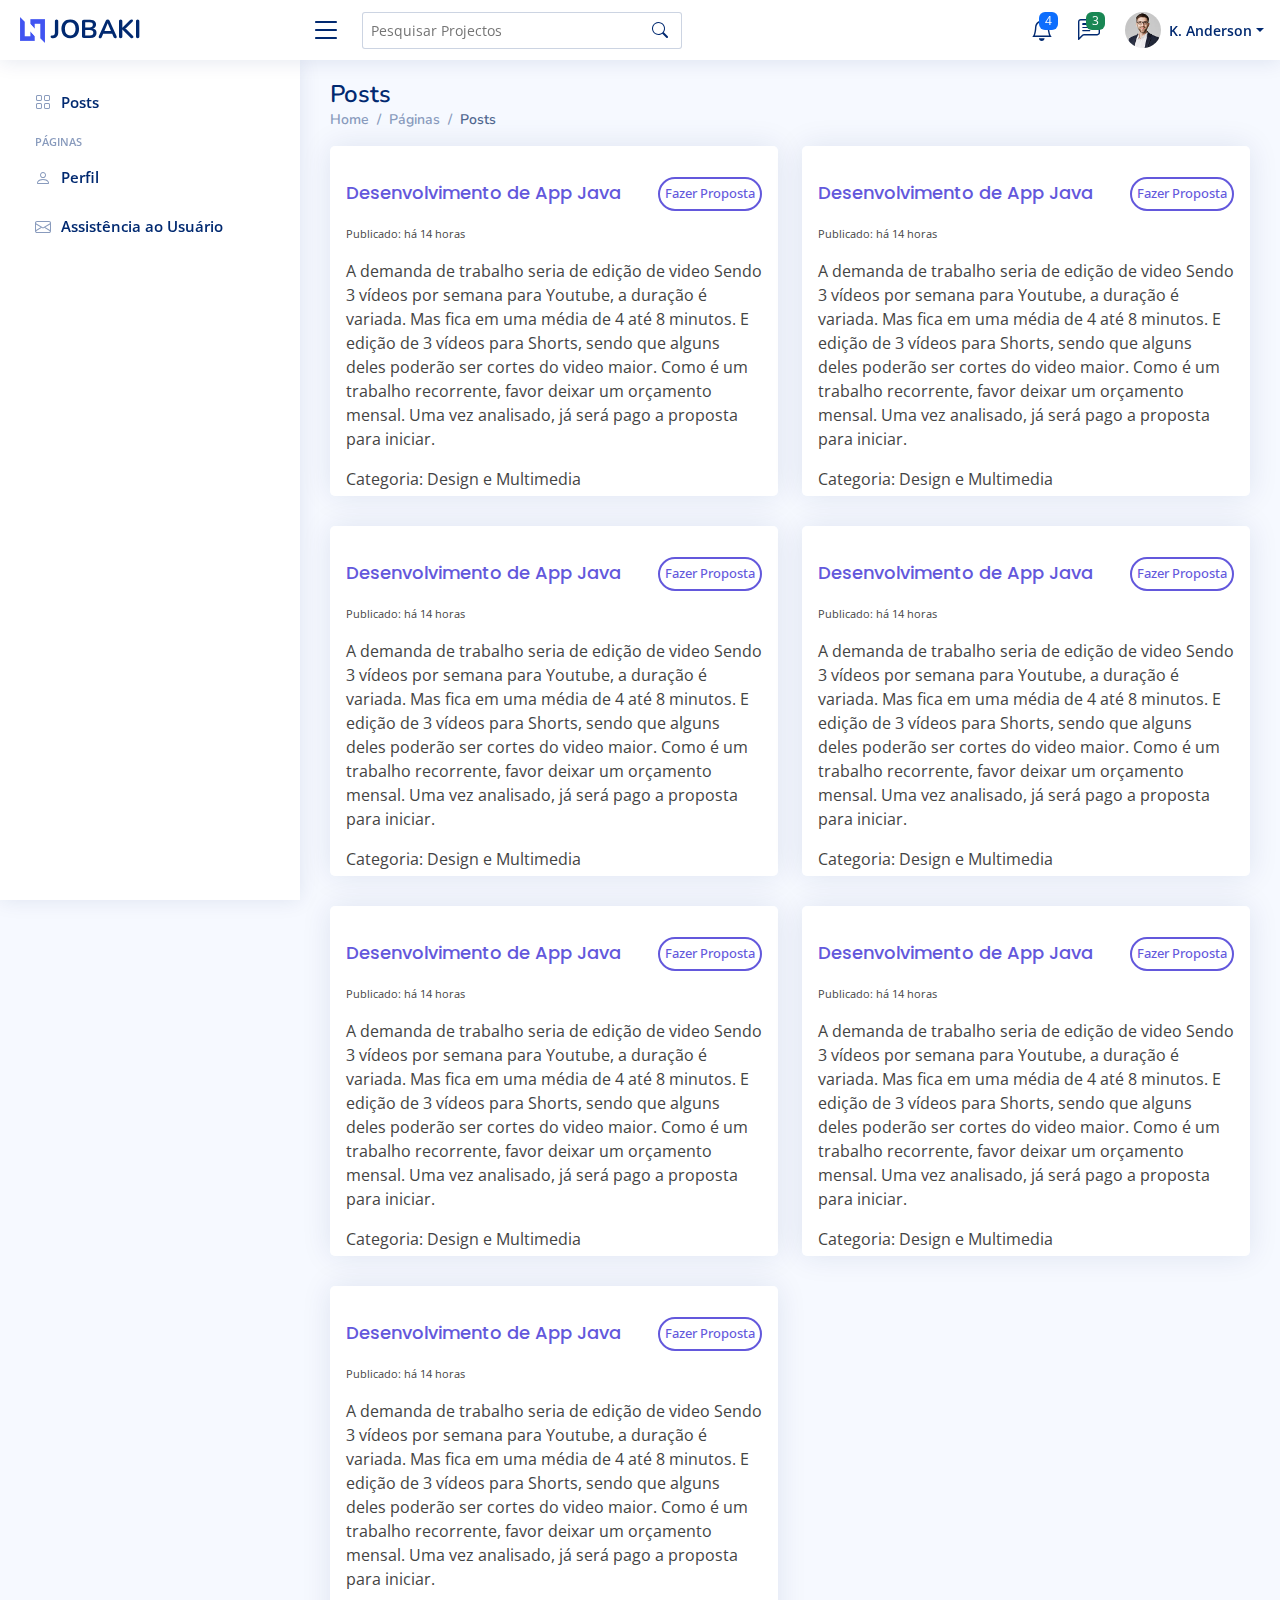
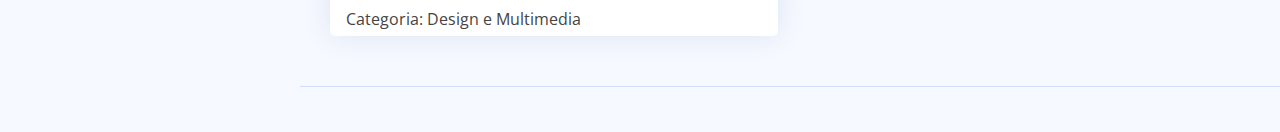
==== home-page.html @ d1b2f3ea "Renderizar dados do usuário logado" ====
<!DOCTYPE html>
<html lang="en">

<head>
  <meta charset="utf-8">
  <meta content="width=device-width, initial-scale=1.0" name="viewport">

  <title>Home - Posts</title>
  <meta content="" name="description">
  <meta content="" name="keywords">

  <!-- Favicons -->
  <link href="assets/img/favicon.png" rel="icon">
  <link href="assets/img/apple-touch-icon.png" rel="apple-touch-icon">

  <!-- Google Fonts -->
  <link href="https://fonts.gstatic.com" rel="preconnect">
  <link
    href="https://fonts.googleapis.com/css?family=Open+Sans:300,300i,400,400i,600,600i,700,700i|Nunito:300,300i,400,400i,600,600i,700,700i|Poppins:300,300i,400,400i,500,500i,600,600i,700,700i"
    rel="stylesheet">

  <!-- Vendor CSS Files -->
  <link href="assets/vendor/bootstrap/css/bootstrap.min.css" rel="stylesheet">
  <link href="assets/vendor/bootstrap-icons/bootstrap-icons.css" rel="stylesheet">
  <link href="assets/vendor/boxicons/css/boxicons.min.css" rel="stylesheet">
  <link href="assets/vendor/quill/quill.snow.css" rel="stylesheet">
  <link href="assets/vendor/quill/quill.bubble.css" rel="stylesheet">
  <link href="assets/vendor/remixicon/remixicon.css" rel="stylesheet">
  <link href="assets/vendor/simple-datatables/style.css" rel="stylesheet">

  <!-- Template Main CSS File -->
  <link href="assets/css/styleee.css" rel="stylesheet">
  <link href="assets/css/style2.css" rel="stylesheet">

  <!-- =======================================================
  * Template Name: NiceAdmin
  * Updated: May 30 2023 with Bootstrap v5.3.0
  * Template URL: https://bootstrapmade.com/nice-admin-bootstrap-admin-html-template/
  * Author: BootstrapMade.com
  * License: https://bootstrapmade.com/license/
  ======================================================== -->
</head>

<body>

  <!-- ======= Header ======= -->
  <header id="header" class="header fixed-top d-flex align-items-center">

    <div class="d-flex align-items-center justify-content-between">
      <a href="home-page.html" class="logo d-flex align-items-center">
        <img src="assets/img/logo.png" alt="">
        <span class="d-none d-lg-block">JOBAKI</span>
      </a>
      <i class="bi bi-list toggle-sidebar-btn"></i>
    </div><!-- End Logo -->

    <div class="search-bar">
      <form class="search-form d-flex align-items-center" method="POST" action="#">
        <input type="text" name="query" placeholder="Pesquisar Projectos" title="Enter search keyword">
        <button type="submit" title="Search"><i class="bi bi-search"></i></button>
      </form>
    </div><!-- End Search Bar -->

    <nav class="header-nav ms-auto">
      <ul class="d-flex align-items-center">

        <li class="nav-item d-block d-lg-none">
          <a class="nav-link nav-icon search-bar-toggle " href="#">
            <i class="bi bi-search"></i>
          </a>
        </li><!-- End Search Icon-->

        <li class="nav-item dropdown">

          <a class="nav-link nav-icon" href="#" data-bs-toggle="dropdown">
            <i class="bi bi-bell"></i>
            <span class="badge bg-primary badge-number">4</span>
          </a><!-- End Notification Icon -->

          <ul class="dropdown-menu dropdown-menu-end dropdown-menu-arrow notifications">
            <li class="dropdown-header">
              You have 4 new notifications
              <a href="#"><span class="badge rounded-pill bg-primary p-2 ms-2">View all</span></a>
            </li>
            <li>
              <hr class="dropdown-divider">
            </li>

            <li class="notification-item">
              <i class="bi bi-exclamation-circle text-warning"></i>
              <div>
                <h4>Lorem Ipsum</h4>
                <p>Quae dolorem earum veritatis oditseno</p>
                <p>30 min. ago</p>
              </div>
            </li>

            <li>
              <hr class="dropdown-divider">
            </li>

            <li class="notification-item">
              <i class="bi bi-x-circle text-danger"></i>
              <div>
                <h4>Atque rerum nesciunt</h4>
                <p>Quae dolorem earum veritatis oditseno</p>
                <p>1 hr. ago</p>
              </div>
            </li>

            <li>
              <hr class="dropdown-divider">
            </li>

            <li class="notification-item">
              <i class="bi bi-check-circle text-success"></i>
              <div>
                <h4>Sit rerum fuga</h4>
                <p>Quae dolorem earum veritatis oditseno</p>
                <p>2 hrs. ago</p>
              </div>
            </li>

            <li>
              <hr class="dropdown-divider">
            </li>

            <li class="notification-item">
              <i class="bi bi-info-circle text-primary"></i>
              <div>
                <h4>Dicta reprehenderit</h4>
                <p>Quae dolorem earum veritatis oditseno</p>
                <p>4 hrs. ago</p>
              </div>
            </li>

            <li>
              <hr class="dropdown-divider">
            </li>
            <li class="dropdown-footer">
              <a href="#">Show all notifications</a>
            </li>

          </ul><!-- End Notification Dropdown Items -->

        </li><!-- End Notification Nav -->

        <li class="nav-item dropdown">

          <a class="nav-link nav-icon" href="#" data-bs-toggle="dropdown">
            <i class="bi bi-chat-left-text"></i>
            <span class="badge bg-success badge-number">3</span>
          </a><!-- End Messages Icon -->

          <ul class="dropdown-menu dropdown-menu-end dropdown-menu-arrow messages">
            <li class="dropdown-header">
              You have 3 new messages
              <a href="#"><span class="badge rounded-pill bg-primary p-2 ms-2">View all</span></a>
            </li>
            <li>
              <hr class="dropdown-divider">
            </li>

            <li class="message-item">
              <a href="#">
                <img src="assets/img/messages-1.jpg" alt="" class="rounded-circle">
                <div>
                  <h4>Maria Hudson</h4>
                  <p>Velit asperiores et ducimus soluta repudiandae labore officia est ut...</p>
                  <p>4 hrs. ago</p>
                </div>
              </a>
            </li>
            <li>
              <hr class="dropdown-divider">
            </li>

            <li class="message-item">
              <a href="#">
                <img src="assets/img/messages-2.jpg" alt="" class="rounded-circle">
                <div>
                  <h4>Anna Nelson</h4>
                  <p>Velit asperiores et ducimus soluta repudiandae labore officia est ut...</p>
                  <p>6 hrs. ago</p>
                </div>
              </a>
            </li>
            <li>
              <hr class="dropdown-divider">
            </li>

            <li class="message-item">
              <a href="#">
                <img src="assets/img/messages-3.jpg" alt="" class="rounded-circle">
                <div>
                  <h4>David Muldon</h4>
                  <p>Velit asperiores et ducimus soluta repudiandae labore officia est ut...</p>
                  <p>8 hrs. ago</p>
                </div>
              </a>
            </li>
            <li>
              <hr class="dropdown-divider">
            </li>

            <li class="dropdown-footer">
              <a href="#">Show all messages</a>
            </li>

          </ul><!-- End Messages Dropdown Items -->

        </li><!-- End Messages Nav -->

        <li class="nav-item dropdown pe-3">

          <a class="nav-link nav-profile d-flex align-items-center pe-0" href="#" data-bs-toggle="dropdown">
            <img src="assets/img/profile-img.jpg" alt="Profile" class="rounded-circle">
            <span class="d-none d-md-block dropdown-toggle ps-2">K. Anderson</span>
          </a><!-- End Profile Iamge Icon -->

          <ul class="dropdown-menu dropdown-menu-end dropdown-menu-arrow profile">
            <li class="dropdown-header">
              <h6>Kevin Anderson</h6>
              <span>Web Designer</span>
            </li>
            <li>
              <hr class="dropdown-divider">
            </li>

            <li>
              <a class="dropdown-item d-flex align-items-center" href="users-profile.html">
                <i class="bi bi-person"></i>
                <span>Meu Perfil</span>
              </a>
            </li>
            <li>
              <hr class="dropdown-divider">
            </li>

            <li>
              <a class="dropdown-item d-flex align-items-center" href="users-profile.html">
                <i class="bi bi-gear"></i>
                <span>Definições da Conta</span>
              </a>
            </li>
            <li>
              <hr class="dropdown-divider">
            </li>

            <li>
              <a class="dropdown-item d-flex align-items-center" href="pages-contact.html">
                <i class="bi bi-question-circle"></i>
                <span>Ajuda</span>
              </a>
            </li>
            <li>
              <hr class="dropdown-divider">
            </li>

            <li>
              <a class="dropdown-item d-flex align-items-center" href="#">
                <i class="bi bi-box-arrow-right"></i>
                <span>Sair</span>
              </a>
            </li>

          </ul><!-- End Profile Dropdown Items -->
        </li><!-- End Profile Nav -->

      </ul>
    </nav><!-- End Icons Navigation -->

  </header><!-- End Header -->

  <!-- ======= Sidebar ======= -->
  <aside id="sidebar" class="sidebar">

    <ul class="sidebar-nav" id="sidebar-nav">

      <li class="nav-item">
        <a class="nav-link collapsed" href="home-page.html">
          <i class="bi bi-grid"></i>
          <span>Posts</span>
        </a>
      </li><!-- End Dashboard Nav -->
<!-- 
      <li class="nav-item">
        <a class="nav-link collapsed" data-bs-target="#components-nav" data-bs-toggle="collapse" href="#">
          <i class="bi bi-menu-button-wide"></i><span>Components</span><i class="bi bi-chevron-down ms-auto"></i>
        </a>
        <ul id="components-nav" class="nav-content collapse " data-bs-parent="#sidebar-nav">
          <li>
            <a href="components-alerts.html">
              <i class="bi bi-circle"></i><span>Alerts</span>
            </a>
          </li>
          <li>
            <a href="components-accordion.html">
              <i class="bi bi-circle"></i><span>Accordion</span>
            </a>
          </li>
          <li>
            <a href="components-badges.html">
              <i class="bi bi-circle"></i><span>Badges</span>
            </a>
          </li>
          <li>
            <a href="components-breadcrumbs.html">
              <i class="bi bi-circle"></i><span>Breadcrumbs</span>
            </a>
          </li>
          <li>
            <a href="components-buttons.html">
              <i class="bi bi-circle"></i><span>Buttons</span>
            </a>
          </li>
          <li>
            <a href="components-cards.html">
              <i class="bi bi-circle"></i><span>Cards</span>
            </a>
          </li>
          <li>
            <a href="components-carousel.html">
              <i class="bi bi-circle"></i><span>Carousel</span>
            </a>
          </li>
          <li>
            <a href="components-list-group.html">
              <i class="bi bi-circle"></i><span>List group</span>
            </a>
          </li>
          <li>
            <a href="components-modal.html">
              <i class="bi bi-circle"></i><span>Modal</span>
            </a>
          </li>
          <li>
            <a href="components-tabs.html">
              <i class="bi bi-circle"></i><span>Tabs</span>
            </a>
          </li>
          <li>
            <a href="components-pagination.html">
              <i class="bi bi-circle"></i><span>Pagination</span>
            </a>
          </li>
          <li>
            <a href="components-progress.html">
              <i class="bi bi-circle"></i><span>Progress</span>
            </a>
          </li>
          <li>
            <a href="components-spinners.html">
              <i class="bi bi-circle"></i><span>Spinners</span>
            </a>
          </li>
          <li>
            <a href="components-tooltips.html">
              <i class="bi bi-circle"></i><span>Tooltips</span>
            </a>
          </li>
        </ul>
      </li>End Components Nav -->
<!-- 
      <li class="nav-item">
        <a class="nav-link collapsed" data-bs-target="#forms-nav" data-bs-toggle="collapse" href="#">
          <i class="bi bi-journal-text"></i><span>Forms</span><i class="bi bi-chevron-down ms-auto"></i>
        </a>
        <ul id="forms-nav" class="nav-content collapse " data-bs-parent="#sidebar-nav">
          <li>
            <a href="forms-elements.html">
              <i class="bi bi-circle"></i><span>Form Elements</span>
            </a>
          </li>
          <li>
            <a href="forms-layouts.html">
              <i class="bi bi-circle"></i><span>Form Layouts</span>
            </a>
          </li>
          <li>
            <a href="forms-editors.html">
              <i class="bi bi-circle"></i><span>Form Editors</span>
            </a>
          </li>
          <li>
            <a href="forms-validation.html">
              <i class="bi bi-circle"></i><span>Form Validation</span>
            </a>
          </li>
        </ul>
      </li>End Forms Nav -->
<!-- 
      <li class="nav-item">
        <a class="nav-link collapsed" data-bs-target="#tables-nav" data-bs-toggle="collapse" href="#">
          <i class="bi bi-layout-text-window-reverse"></i><span>Tables</span><i class="bi bi-chevron-down ms-auto"></i>
        </a>
        <ul id="tables-nav" class="nav-content collapse " data-bs-parent="#sidebar-nav">
          <li>
            <a href="tables-general.html">
              <i class="bi bi-circle"></i><span>General Tables</span>
            </a>
          </li>
          <li>
            <a href="tables-data.html">
              <i class="bi bi-circle"></i><span>Data Tables</span>
            </a>
          </li>
        </ul>
      </li>End Tables Nav -->
<!-- 
      <li class="nav-item">
        <a class="nav-link collapsed" data-bs-target="#charts-nav" data-bs-toggle="collapse" href="#">
          <i class="bi bi-bar-chart"></i><span>Charts</span><i class="bi bi-chevron-down ms-auto"></i>
        </a>
        <ul id="charts-nav" class="nav-content collapse " data-bs-parent="#sidebar-nav">
          <li>
            <a href="charts-chartjs.html">
              <i class="bi bi-circle"></i><span>Chart.js</span>
            </a>
          </li>
          <li>
            <a href="charts-apexcharts.html">
              <i class="bi bi-circle"></i><span>ApexCharts</span>
            </a>
          </li>
          <li>
            <a href="charts-echarts.html">
              <i class="bi bi-circle"></i><span>ECharts</span>
            </a>
          </li>
        </ul>
      </li>End Charts Nav -->
<!-- 
      <li class="nav-item">
        <a class="nav-link collapsed" data-bs-target="#icons-nav" data-bs-toggle="collapse" href="#">
          <i class="bi bi-gem"></i><span>Icons</span><i class="bi bi-chevron-down ms-auto"></i>
        </a>
        <ul id="icons-nav" class="nav-content collapse " data-bs-parent="#sidebar-nav">
          <li>
            <a href="icons-bootstrap.html">
              <i class="bi bi-circle"></i><span>Bootstrap Icons</span>
            </a>
          </li>
          <li>
            <a href="icons-remix.html">
              <i class="bi bi-circle"></i><span>Remix Icons</span>
            </a>
          </li>
          <li>
            <a href="icons-boxicons.html">
              <i class="bi bi-circle"></i><span>Boxicons</span>
            </a>
          </li>
        </ul>
      </li>End Icons Nav -->

      <li class="nav-heading">Páginas</li>

      <li class="nav-item">
        <a class="nav-link collapsed" href="users-profile.html">
          <i class="bi bi-person"></i>
          <span>Perfil</span>
        </a>
      </li><!-- End Profile Page Nav -->
<!-- 
      <li class="nav-item">
        <a class="nav-link collapsed" href="pages-faq.html">
          <i class="bi bi-question-circle"></i>
          <span>F.A.Q</span>
        </a>
      </li> -->
      <!-- End F.A.Q Page Nav -->

      <li class="nav-item">
        <a class="nav-link collapsed" href="pages-contact.html">
          <i class="bi bi-envelope"></i>
          <span>Assistência ao Usuário</span>
        </a>
      </li>
      <!-- End Contact Page Nav -->

      <!-- <li class="nav-item">
        <a class="nav-link collapsed" href="pages-register.html">
          <i class="bi bi-card-list"></i>
          <span>Register</span>
        </a>
      </li>End Register Page Nav -->

      <!-- <li class="nav-item">
        <a class="nav-link collapsed" href="pages-login.html">
          <i class="bi bi-box-arrow-in-right"></i>
          <span>Login</span>
        </a>
      </li>End Login Page Nav -->

      <!-- <li class="nav-item">
        <a class="nav-link collapsed" href="pages-error-404.html">
          <i class="bi bi-dash-circle"></i>
          <span>Error 404</span>
        </a>
      </li>End Error 404 Page Nav -->

      <!-- <li class="nav-item">
        <a class="nav-link " href="pages-blank.html">
          <i class="bi bi-file-earmark"></i>
          <span>Blank</span>
        </a>
      </li>End Blank Page Nav -->

    </ul>

  </aside><!-- End Sidebar-->

  <main id="main" class="main">

    <div class="pagetitle">
      <h1>Posts</h1>
      <nav>
        <ol class="breadcrumb">
          <li class="breadcrumb-item"><a href="home-page.html">Home</a></li>
          <li class="breadcrumb-item">Páginas</li>
          <li class="breadcrumb-item active">Posts</li>
        </ol>
      </nav>
    </div><!-- End Page Title -->

    <section class="section">
      <div class="row">

        <div class="col-lg-6">

          <div class="card">
            <div class="card-body">

              <div class="flex">
                <h5 class="card-title"><a href="" style="color: #6358DC;">Desenvolvimento de App Java</a></h5>
                <a href="#" class="btn-proposta">Fazer Proposta</a>
              </div>
              <div>
                <p class="data-publicacao">
                  Publicado: há 14 horas
                </p>
                <p class="descricao-total">
                  A demanda de trabalho seria de edição de video
                  Sendo 3 vídeos por semana para Youtube, a duração é variada. Mas fica em uma média de 4 até 8 minutos.
                  E edição de 3 vídeos para Shorts, sendo que alguns deles poderão ser cortes do video maior.
                  Como é um trabalho recorrente, favor deixar um orçamento mensal.
                  Uma vez analisado, já será pago a proposta para iniciar.
                  <div>Categoria: Design e Multimedia</div>
                  <div>Subcategoria: Criar ou editar vídeo</div>
                  <div>Isso é um projeto ou uma posição de trabalho?: Um projeto</div>
                  <div>Disponibilidade requerida: Meio período</div>
                  <div>Eu fornecerei: Filmagem original, Logos, Fotos</div>
                  <div>Duração: Mais de 5 minutos</div>
                </p>
              </div>
            </div>
          </div>
        </div>
        <div class="col-lg-6">

          <div class="card">
            <div class="card-body">

              <div class="flex">
                <h5 class="card-title"><a href="" style="color: #6358DC;">Desenvolvimento de App Java</a></h5>
                <a href="#" class="btn-proposta">Fazer Proposta</a>
              </div>
              <div>
                <p class="data-publicacao">
                  Publicado: há 14 horas
                </p>
                <p class="descricao-total">
                  A demanda de trabalho seria de edição de video
                  Sendo 3 vídeos por semana para Youtube, a duração é variada. Mas fica em uma média de 4 até 8 minutos.
                  E edição de 3 vídeos para Shorts, sendo que alguns deles poderão ser cortes do video maior.
                  Como é um trabalho recorrente, favor deixar um orçamento mensal.
                  Uma vez analisado, já será pago a proposta para iniciar.
                  <div>Categoria: Design e Multimedia</div>
                  <div>Subcategoria: Criar ou editar vídeo</div>
                  <div>Isso é um projeto ou uma posição de trabalho?: Um projeto</div>
                  <div>Disponibilidade requerida: Meio período</div>
                  <div>Eu fornecerei: Filmagem original, Logos, Fotos</div>
                  <div>Duração: Mais de 5 minutos</div>
                </p>
              </div>
            </div>
          </div>
        </div>
        <div class="col-lg-6">

          <div class="card">
            <div class="card-body">

              <div class="flex">
                <h5 class="card-title"><a href="" style="color: #6358DC;">Desenvolvimento de App Java</a></h5>
                <a href="#" class="btn-proposta">Fazer Proposta</a>
              </div>
              <div>
                <p class="data-publicacao">
                  Publicado: há 14 horas
                </p>
                <p class="descricao-total">
                  A demanda de trabalho seria de edição de video
                  Sendo 3 vídeos por semana para Youtube, a duração é variada. Mas fica em uma média de 4 até 8 minutos.
                  E edição de 3 vídeos para Shorts, sendo que alguns deles poderão ser cortes do video maior.
                  Como é um trabalho recorrente, favor deixar um orçamento mensal.
                  Uma vez analisado, já será pago a proposta para iniciar.
                  <div>Categoria: Design e Multimedia</div>
                  <div>Subcategoria: Criar ou editar vídeo</div>
                  <div>Isso é um projeto ou uma posição de trabalho?: Um projeto</div>
                  <div>Disponibilidade requerida: Meio período</div>
                  <div>Eu fornecerei: Filmagem original, Logos, Fotos</div>
                  <div>Duração: Mais de 5 minutos</div>
                </p>
              </div>
            </div>
          </div>
        </div>
        <div class="col-lg-6">

          <div class="card">
            <div class="card-body">

              <div class="flex">
                <h5 class="card-title"><a href="" style="color: #6358DC;">Desenvolvimento de App Java</a></h5>
                <a href="#" class="btn-proposta">Fazer Proposta</a>
              </div>
              <div>
                <p class="data-publicacao">
                  Publicado: há 14 horas
                </p>
                <p class="descricao-total">
                  A demanda de trabalho seria de edição de video
                  Sendo 3 vídeos por semana para Youtube, a duração é variada. Mas fica em uma média de 4 até 8 minutos.
                  E edição de 3 vídeos para Shorts, sendo que alguns deles poderão ser cortes do video maior.
                  Como é um trabalho recorrente, favor deixar um orçamento mensal.
                  Uma vez analisado, já será pago a proposta para iniciar.
                  <div>Categoria: Design e Multimedia</div>
                  <div>Subcategoria: Criar ou editar vídeo</div>
                  <div>Isso é um projeto ou uma posição de trabalho?: Um projeto</div>
                  <div>Disponibilidade requerida: Meio período</div>
                  <div>Eu fornecerei: Filmagem original, Logos, Fotos</div>
                  <div>Duração: Mais de 5 minutos</div>
                </p>
              </div>
            </div>
          </div>
        </div>
        <div class="col-lg-6">

          <div class="card">
            <div class="card-body">

              <div class="flex">
                <h5 class="card-title"><a href="" style="color: #6358DC;">Desenvolvimento de App Java</a></h5>
                <a href="#" class="btn-proposta">Fazer Proposta</a>
              </div>
              <div>
                <p class="data-publicacao">
                  Publicado: há 14 horas
                </p>
                <p class="descricao-total">
                  A demanda de trabalho seria de edição de video
                  Sendo 3 vídeos por semana para Youtube, a duração é variada. Mas fica em uma média de 4 até 8 minutos.
                  E edição de 3 vídeos para Shorts, sendo que alguns deles poderão ser cortes do video maior.
                  Como é um trabalho recorrente, favor deixar um orçamento mensal.
                  Uma vez analisado, já será pago a proposta para iniciar.
                  <div>Categoria: Design e Multimedia</div>
                  <div>Subcategoria: Criar ou editar vídeo</div>
                  <div>Isso é um projeto ou uma posição de trabalho?: Um projeto</div>
                  <div>Disponibilidade requerida: Meio período</div>
                  <div>Eu fornecerei: Filmagem original, Logos, Fotos</div>
                  <div>Duração: Mais de 5 minutos</div>
                </p>
              </div>
            </div>
          </div>
        </div>
        <div class="col-lg-6">

          <div class="card">
            <div class="card-body">

              <div class="flex">
                <h5 class="card-title"><a href="" style="color: #6358DC;">Desenvolvimento de App Java</a></h5>
                <a href="#" class="btn-proposta">Fazer Proposta</a>
              </div>
              <div>
                <p class="data-publicacao">
                  Publicado: há 14 horas
                </p>
                <p class="descricao-total">
                  A demanda de trabalho seria de edição de video
                  Sendo 3 vídeos por semana para Youtube, a duração é variada. Mas fica em uma média de 4 até 8 minutos.
                  E edição de 3 vídeos para Shorts, sendo que alguns deles poderão ser cortes do video maior.
                  Como é um trabalho recorrente, favor deixar um orçamento mensal.
                  Uma vez analisado, já será pago a proposta para iniciar.
                  <div>Categoria: Design e Multimedia</div>
                  <div>Subcategoria: Criar ou editar vídeo</div>
                  <div>Isso é um projeto ou uma posição de trabalho?: Um projeto</div>
                  <div>Disponibilidade requerida: Meio período</div>
                  <div>Eu fornecerei: Filmagem original, Logos, Fotos</div>
                  <div>Duração: Mais de 5 minutos</div>
                </p>
              </div>
            </div>
          </div>
        </div>
        <div class="col-lg-6">

          <div class="card">
            <div class="card-body">

              <div class="flex">
                <h5 class="card-title"><a href="" style="color: #6358DC;">Desenvolvimento de App Java</a></h5>
                <a href="#" class="btn-proposta">Fazer Proposta</a>
              </div>
              <div>
                <p class="data-publicacao">
                  Publicado: há 14 horas
                </p>
                <p class="descricao-total">
                  A demanda de trabalho seria de edição de video
                  Sendo 3 vídeos por semana para Youtube, a duração é variada. Mas fica em uma média de 4 até 8 minutos.
                  E edição de 3 vídeos para Shorts, sendo que alguns deles poderão ser cortes do video maior.
                  Como é um trabalho recorrente, favor deixar um orçamento mensal.
                  Uma vez analisado, já será pago a proposta para iniciar.
                  <div>Categoria: Design e Multimedia</div>
                  <div>Subcategoria: Criar ou editar vídeo</div>
                  <div>Isso é um projeto ou uma posição de trabalho?: Um projeto</div>
                  <div>Disponibilidade requerida: Meio período</div>
                  <div>Eu fornecerei: Filmagem original, Logos, Fotos</div>
                  <div>Duração: Mais de 5 minutos</div>
                </p>
              </div>
            </div>
          </div>
        </div>

        
        
        
      </div>
    </section>

  </main><!-- End #main -->

  <!-- ======= Footer ======= -->
  <footer id="footer" class="footer">
    <!-- <div class="copyright">
      &copy; Copyright <strong><span>NiceAdmin</span></strong>. All Rights Reserved
    </div> -->
    <div class="credits">
      <!-- All the links in the footer should remain intact. -->
      <!-- You can delete the links only if you purchased the pro version. -->
      <!-- Licensing information: https://bootstrapmade.com/license/ -->
      <!-- Purchase the pro version with working PHP/AJAX contact form: https://bootstrapmade.com/nice-admin-bootstrap-admin-html-template/ -->
      <!-- Designed by <a href="https://bootstrapmade.com/">BootstrapMade</a> -->
    </div>
  </footer><!-- End Footer -->

  <a href="#" class="back-to-top d-flex align-items-center justify-content-center"><i
      class="bi bi-arrow-up-short"></i></a>

  <!-- Vendor JS Files -->
  <script src="assets/vendor/apexcharts/apexcharts.min.js"></script>
  <script src="assets/vendor/bootstrap/js/bootstrap.bundle.min.js"></script>
  <script src="assets/vendor/chart.js/chart.umd.js"></script>
  <script src="assets/vendor/echarts/echarts.min.js"></script>
  <script src="assets/vendor/quill/quill.min.js"></script>
  <script src="assets/vendor/simple-datatables/simple-datatables.js"></script>
  <script src="assets/vendor/tinymce/tinymce.min.js"></script>
  <script src="assets/vendor/php-email-form/validate.js"></script>

  <!-- Template Main JS File -->
  <script src="assets/js/main.js"></script>

</body>

</html>
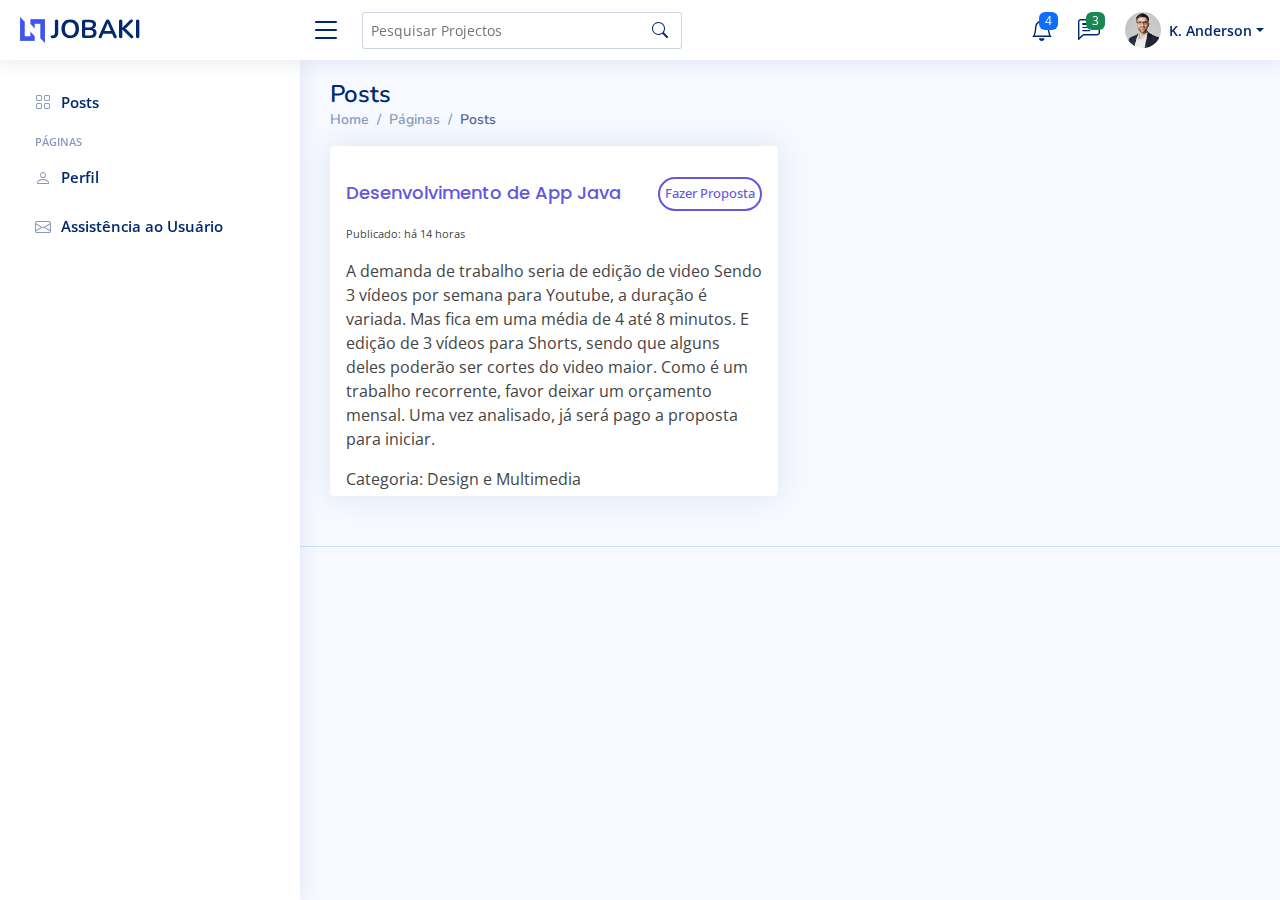
==== commit d8ad132e: "Listagem de publicação" ====
--- a/home-page.html
+++ b/home-page.html
@@ -19,6 +19,7 @@
     href="https://fonts.googleapis.com/css?family=Open+Sans:300,300i,400,400i,600,600i,700,700i|Nunito:300,300i,400,400i,600,600i,700,700i|Poppins:300,300i,400,400i,500,500i,600,600i,700,700i"
     rel="stylesheet">
 
+    <script src="https://cdn.jsdelivr.net/npm/axios/dist/axios.min.js"></script>
   <!-- Vendor CSS Files -->
   <link href="assets/vendor/bootstrap/css/bootstrap.min.css" rel="stylesheet">
   <link href="assets/vendor/bootstrap-icons/bootstrap-icons.css" rel="stylesheet">
@@ -215,13 +216,13 @@
 
           <a class="nav-link nav-profile d-flex align-items-center pe-0" href="#" data-bs-toggle="dropdown">
             <img src="assets/img/profile-img.jpg" alt="Profile" class="rounded-circle">
-            <span class="d-none d-md-block dropdown-toggle ps-2">K. Anderson</span>
+            <span class="d-none d-md-block dropdown-toggle ps-2" id="nome_drop">K. Anderson</span>
           </a><!-- End Profile Iamge Icon -->
 
           <ul class="dropdown-menu dropdown-menu-end dropdown-menu-arrow profile">
             <li class="dropdown-header">
-              <h6>Kevin Anderson</h6>
-              <span>Web Designer</span>
+              <h6 id="nome_dropdown">Kevin Anderson</h6>
+              <span id="area_actuacao">Web Designer</span>
             </li>
             <li>
               <hr class="dropdown-divider">
@@ -283,177 +284,7 @@
           <span>Posts</span>
         </a>
       </li><!-- End Dashboard Nav -->
-<!-- 
-      <li class="nav-item">
-        <a class="nav-link collapsed" data-bs-target="#components-nav" data-bs-toggle="collapse" href="#">
-          <i class="bi bi-menu-button-wide"></i><span>Components</span><i class="bi bi-chevron-down ms-auto"></i>
-        </a>
-        <ul id="components-nav" class="nav-content collapse " data-bs-parent="#sidebar-nav">
-          <li>
-            <a href="components-alerts.html">
-              <i class="bi bi-circle"></i><span>Alerts</span>
-            </a>
-          </li>
-          <li>
-            <a href="components-accordion.html">
-              <i class="bi bi-circle"></i><span>Accordion</span>
-            </a>
-          </li>
-          <li>
-            <a href="components-badges.html">
-              <i class="bi bi-circle"></i><span>Badges</span>
-            </a>
-          </li>
-          <li>
-            <a href="components-breadcrumbs.html">
-              <i class="bi bi-circle"></i><span>Breadcrumbs</span>
-            </a>
-          </li>
-          <li>
-            <a href="components-buttons.html">
-              <i class="bi bi-circle"></i><span>Buttons</span>
-            </a>
-          </li>
-          <li>
-            <a href="components-cards.html">
-              <i class="bi bi-circle"></i><span>Cards</span>
-            </a>
-          </li>
-          <li>
-            <a href="components-carousel.html">
-              <i class="bi bi-circle"></i><span>Carousel</span>
-            </a>
-          </li>
-          <li>
-            <a href="components-list-group.html">
-              <i class="bi bi-circle"></i><span>List group</span>
-            </a>
-          </li>
-          <li>
-            <a href="components-modal.html">
-              <i class="bi bi-circle"></i><span>Modal</span>
-            </a>
-          </li>
-          <li>
-            <a href="components-tabs.html">
-              <i class="bi bi-circle"></i><span>Tabs</span>
-            </a>
-          </li>
-          <li>
-            <a href="components-pagination.html">
-              <i class="bi bi-circle"></i><span>Pagination</span>
-            </a>
-          </li>
-          <li>
-            <a href="components-progress.html">
-              <i class="bi bi-circle"></i><span>Progress</span>
-            </a>
-          </li>
-          <li>
-            <a href="components-spinners.html">
-              <i class="bi bi-circle"></i><span>Spinners</span>
-            </a>
-          </li>
-          <li>
-            <a href="components-tooltips.html">
-              <i class="bi bi-circle"></i><span>Tooltips</span>
-            </a>
-          </li>
-        </ul>
-      </li>End Components Nav -->
-<!-- 
-      <li class="nav-item">
-        <a class="nav-link collapsed" data-bs-target="#forms-nav" data-bs-toggle="collapse" href="#">
-          <i class="bi bi-journal-text"></i><span>Forms</span><i class="bi bi-chevron-down ms-auto"></i>
-        </a>
-        <ul id="forms-nav" class="nav-content collapse " data-bs-parent="#sidebar-nav">
-          <li>
-            <a href="forms-elements.html">
-              <i class="bi bi-circle"></i><span>Form Elements</span>
-            </a>
-          </li>
-          <li>
-            <a href="forms-layouts.html">
-              <i class="bi bi-circle"></i><span>Form Layouts</span>
-            </a>
-          </li>
-          <li>
-            <a href="forms-editors.html">
-              <i class="bi bi-circle"></i><span>Form Editors</span>
-            </a>
-          </li>
-          <li>
-            <a href="forms-validation.html">
-              <i class="bi bi-circle"></i><span>Form Validation</span>
-            </a>
-          </li>
-        </ul>
-      </li>End Forms Nav -->
-<!-- 
-      <li class="nav-item">
-        <a class="nav-link collapsed" data-bs-target="#tables-nav" data-bs-toggle="collapse" href="#">
-          <i class="bi bi-layout-text-window-reverse"></i><span>Tables</span><i class="bi bi-chevron-down ms-auto"></i>
-        </a>
-        <ul id="tables-nav" class="nav-content collapse " data-bs-parent="#sidebar-nav">
-          <li>
-            <a href="tables-general.html">
-              <i class="bi bi-circle"></i><span>General Tables</span>
-            </a>
-          </li>
-          <li>
-            <a href="tables-data.html">
-              <i class="bi bi-circle"></i><span>Data Tables</span>
-            </a>
-          </li>
-        </ul>
-      </li>End Tables Nav -->
-<!-- 
-      <li class="nav-item">
-        <a class="nav-link collapsed" data-bs-target="#charts-nav" data-bs-toggle="collapse" href="#">
-          <i class="bi bi-bar-chart"></i><span>Charts</span><i class="bi bi-chevron-down ms-auto"></i>
-        </a>
-        <ul id="charts-nav" class="nav-content collapse " data-bs-parent="#sidebar-nav">
-          <li>
-            <a href="charts-chartjs.html">
-              <i class="bi bi-circle"></i><span>Chart.js</span>
-            </a>
-          </li>
-          <li>
-            <a href="charts-apexcharts.html">
-              <i class="bi bi-circle"></i><span>ApexCharts</span>
-            </a>
-          </li>
-          <li>
-            <a href="charts-echarts.html">
-              <i class="bi bi-circle"></i><span>ECharts</span>
-            </a>
-          </li>
-        </ul>
-      </li>End Charts Nav -->
-<!-- 
-      <li class="nav-item">
-        <a class="nav-link collapsed" data-bs-target="#icons-nav" data-bs-toggle="collapse" href="#">
-          <i class="bi bi-gem"></i><span>Icons</span><i class="bi bi-chevron-down ms-auto"></i>
-        </a>
-        <ul id="icons-nav" class="nav-content collapse " data-bs-parent="#sidebar-nav">
-          <li>
-            <a href="icons-bootstrap.html">
-              <i class="bi bi-circle"></i><span>Bootstrap Icons</span>
-            </a>
-          </li>
-          <li>
-            <a href="icons-remix.html">
-              <i class="bi bi-circle"></i><span>Remix Icons</span>
-            </a>
-          </li>
-          <li>
-            <a href="icons-boxicons.html">
-              <i class="bi bi-circle"></i><span>Boxicons</span>
-            </a>
-          </li>
-        </ul>
-      </li>End Icons Nav -->
-
+    
       <li class="nav-heading">Páginas</li>
 
       <li class="nav-item">
@@ -462,7 +293,7 @@
           <span>Perfil</span>
         </a>
       </li><!-- End Profile Page Nav -->
-<!-- 
+      <!-- 
       <li class="nav-item">
         <a class="nav-link collapsed" href="pages-faq.html">
           <i class="bi bi-question-circle"></i>
@@ -477,35 +308,7 @@
           <span>Assistência ao Usuário</span>
         </a>
       </li>
-      <!-- End Contact Page Nav -->
-
-      <!-- <li class="nav-item">
-        <a class="nav-link collapsed" href="pages-register.html">
-          <i class="bi bi-card-list"></i>
-          <span>Register</span>
-        </a>
-      </li>End Register Page Nav -->
-
-      <!-- <li class="nav-item">
-        <a class="nav-link collapsed" href="pages-login.html">
-          <i class="bi bi-box-arrow-in-right"></i>
-          <span>Login</span>
-        </a>
-      </li>End Login Page Nav -->
-
-      <!-- <li class="nav-item">
-        <a class="nav-link collapsed" href="pages-error-404.html">
-          <i class="bi bi-dash-circle"></i>
-          <span>Error 404</span>
-        </a>
-      </li>End Error 404 Page Nav -->
-
-      <!-- <li class="nav-item">
-        <a class="nav-link " href="pages-blank.html">
-          <i class="bi bi-file-earmark"></i>
-          <span>Blank</span>
-        </a>
-      </li>End Blank Page Nav -->
+    
 
     </ul>
 
@@ -546,201 +349,22 @@
                   E edição de 3 vídeos para Shorts, sendo que alguns deles poderão ser cortes do video maior.
                   Como é um trabalho recorrente, favor deixar um orçamento mensal.
                   Uma vez analisado, já será pago a proposta para iniciar.
-                  <div>Categoria: Design e Multimedia</div>
-                  <div>Subcategoria: Criar ou editar vídeo</div>
-                  <div>Isso é um projeto ou uma posição de trabalho?: Um projeto</div>
-                  <div>Disponibilidade requerida: Meio período</div>
-                  <div>Eu fornecerei: Filmagem original, Logos, Fotos</div>
-                  <div>Duração: Mais de 5 minutos</div>
+                <div>Categoria: Design e Multimedia</div>
+                <div>Subcategoria: Criar ou editar vídeo</div>
+                <div>Isso é um projeto ou uma posição de trabalho?: Um projeto</div>
+                <div>Disponibilidade requerida: Meio período</div>
+                <div>Eu fornecerei: Filmagem original, Logos, Fotos</div>
+                <div>Duração: Mais de 5 minutos</div>
                 </p>
               </div>
             </div>
           </div>
         </div>
-        <div class="col-lg-6">
-
-          <div class="card">
-            <div class="card-body">
-
-              <div class="flex">
-                <h5 class="card-title"><a href="" style="color: #6358DC;">Desenvolvimento de App Java</a></h5>
-                <a href="#" class="btn-proposta">Fazer Proposta</a>
-              </div>
-              <div>
-                <p class="data-publicacao">
-                  Publicado: há 14 horas
-                </p>
-                <p class="descricao-total">
-                  A demanda de trabalho seria de edição de video
-                  Sendo 3 vídeos por semana para Youtube, a duração é variada. Mas fica em uma média de 4 até 8 minutos.
-                  E edição de 3 vídeos para Shorts, sendo que alguns deles poderão ser cortes do video maior.
-                  Como é um trabalho recorrente, favor deixar um orçamento mensal.
-                  Uma vez analisado, já será pago a proposta para iniciar.
-                  <div>Categoria: Design e Multimedia</div>
-                  <div>Subcategoria: Criar ou editar vídeo</div>
-                  <div>Isso é um projeto ou uma posição de trabalho?: Um projeto</div>
-                  <div>Disponibilidade requerida: Meio período</div>
-                  <div>Eu fornecerei: Filmagem original, Logos, Fotos</div>
-                  <div>Duração: Mais de 5 minutos</div>
-                </p>
-              </div>
-            </div>
-          </div>
-        </div>
-        <div class="col-lg-6">
-
-          <div class="card">
-            <div class="card-body">
-
-              <div class="flex">
-                <h5 class="card-title"><a href="" style="color: #6358DC;">Desenvolvimento de App Java</a></h5>
-                <a href="#" class="btn-proposta">Fazer Proposta</a>
-              </div>
-              <div>
-                <p class="data-publicacao">
-                  Publicado: há 14 horas
-                </p>
-                <p class="descricao-total">
-                  A demanda de trabalho seria de edição de video
-                  Sendo 3 vídeos por semana para Youtube, a duração é variada. Mas fica em uma média de 4 até 8 minutos.
-                  E edição de 3 vídeos para Shorts, sendo que alguns deles poderão ser cortes do video maior.
-                  Como é um trabalho recorrente, favor deixar um orçamento mensal.
-                  Uma vez analisado, já será pago a proposta para iniciar.
-                  <div>Categoria: Design e Multimedia</div>
-                  <div>Subcategoria: Criar ou editar vídeo</div>
-                  <div>Isso é um projeto ou uma posição de trabalho?: Um projeto</div>
-                  <div>Disponibilidade requerida: Meio período</div>
-                  <div>Eu fornecerei: Filmagem original, Logos, Fotos</div>
-                  <div>Duração: Mais de 5 minutos</div>
-                </p>
-              </div>
-            </div>
-          </div>
-        </div>
-        <div class="col-lg-6">
-
-          <div class="card">
-            <div class="card-body">
-
-              <div class="flex">
-                <h5 class="card-title"><a href="" style="color: #6358DC;">Desenvolvimento de App Java</a></h5>
-                <a href="#" class="btn-proposta">Fazer Proposta</a>
-              </div>
-              <div>
-                <p class="data-publicacao">
-                  Publicado: há 14 horas
-                </p>
-                <p class="descricao-total">
-                  A demanda de trabalho seria de edição de video
-                  Sendo 3 vídeos por semana para Youtube, a duração é variada. Mas fica em uma média de 4 até 8 minutos.
-                  E edição de 3 vídeos para Shorts, sendo que alguns deles poderão ser cortes do video maior.
-                  Como é um trabalho recorrente, favor deixar um orçamento mensal.
-                  Uma vez analisado, já será pago a proposta para iniciar.
-                  <div>Categoria: Design e Multimedia</div>
-                  <div>Subcategoria: Criar ou editar vídeo</div>
-                  <div>Isso é um projeto ou uma posição de trabalho?: Um projeto</div>
-                  <div>Disponibilidade requerida: Meio período</div>
-                  <div>Eu fornecerei: Filmagem original, Logos, Fotos</div>
-                  <div>Duração: Mais de 5 minutos</div>
-                </p>
-              </div>
-            </div>
-          </div>
-        </div>
-        <div class="col-lg-6">
-
-          <div class="card">
-            <div class="card-body">
-
-              <div class="flex">
-                <h5 class="card-title"><a href="" style="color: #6358DC;">Desenvolvimento de App Java</a></h5>
-                <a href="#" class="btn-proposta">Fazer Proposta</a>
-              </div>
-              <div>
-                <p class="data-publicacao">
-                  Publicado: há 14 horas
-                </p>
-                <p class="descricao-total">
-                  A demanda de trabalho seria de edição de video
-                  Sendo 3 vídeos por semana para Youtube, a duração é variada. Mas fica em uma média de 4 até 8 minutos.
-                  E edição de 3 vídeos para Shorts, sendo que alguns deles poderão ser cortes do video maior.
-                  Como é um trabalho recorrente, favor deixar um orçamento mensal.
-                  Uma vez analisado, já será pago a proposta para iniciar.
-                  <div>Categoria: Design e Multimedia</div>
-                  <div>Subcategoria: Criar ou editar vídeo</div>
-                  <div>Isso é um projeto ou uma posição de trabalho?: Um projeto</div>
-                  <div>Disponibilidade requerida: Meio período</div>
-                  <div>Eu fornecerei: Filmagem original, Logos, Fotos</div>
-                  <div>Duração: Mais de 5 minutos</div>
-                </p>
-              </div>
-            </div>
-          </div>
-        </div>
-        <div class="col-lg-6">
-
-          <div class="card">
-            <div class="card-body">
-
-              <div class="flex">
-                <h5 class="card-title"><a href="" style="color: #6358DC;">Desenvolvimento de App Java</a></h5>
-                <a href="#" class="btn-proposta">Fazer Proposta</a>
-              </div>
-              <div>
-                <p class="data-publicacao">
-                  Publicado: há 14 horas
-                </p>
-                <p class="descricao-total">
-                  A demanda de trabalho seria de edição de video
-                  Sendo 3 vídeos por semana para Youtube, a duração é variada. Mas fica em uma média de 4 até 8 minutos.
-                  E edição de 3 vídeos para Shorts, sendo que alguns deles poderão ser cortes do video maior.
-                  Como é um trabalho recorrente, favor deixar um orçamento mensal.
-                  Uma vez analisado, já será pago a proposta para iniciar.
-                  <div>Categoria: Design e Multimedia</div>
-                  <div>Subcategoria: Criar ou editar vídeo</div>
-                  <div>Isso é um projeto ou uma posição de trabalho?: Um projeto</div>
-                  <div>Disponibilidade requerida: Meio período</div>
-                  <div>Eu fornecerei: Filmagem original, Logos, Fotos</div>
-                  <div>Duração: Mais de 5 minutos</div>
-                </p>
-              </div>
-            </div>
-          </div>
-        </div>
-        <div class="col-lg-6">
-
-          <div class="card">
-            <div class="card-body">
-
-              <div class="flex">
-                <h5 class="card-title"><a href="" style="color: #6358DC;">Desenvolvimento de App Java</a></h5>
-                <a href="#" class="btn-proposta">Fazer Proposta</a>
-              </div>
-              <div>
-                <p class="data-publicacao">
-                  Publicado: há 14 horas
-                </p>
-                <p class="descricao-total">
-                  A demanda de trabalho seria de edição de video
-                  Sendo 3 vídeos por semana para Youtube, a duração é variada. Mas fica em uma média de 4 até 8 minutos.
-                  E edição de 3 vídeos para Shorts, sendo que alguns deles poderão ser cortes do video maior.
-                  Como é um trabalho recorrente, favor deixar um orçamento mensal.
-                  Uma vez analisado, já será pago a proposta para iniciar.
-                  <div>Categoria: Design e Multimedia</div>
-                  <div>Subcategoria: Criar ou editar vídeo</div>
-                  <div>Isso é um projeto ou uma posição de trabalho?: Um projeto</div>
-                  <div>Disponibilidade requerida: Meio período</div>
-                  <div>Eu fornecerei: Filmagem original, Logos, Fotos</div>
-                  <div>Duração: Mais de 5 minutos</div>
-                </p>
-              </div>
-            </div>
-          </div>
-        </div>
 
         
-        
-        
+
+
+
       </div>
     </section>
 
@@ -775,6 +399,7 @@
 
   <!-- Template Main JS File -->
   <script src="assets/js/main.js"></script>
+  <script src="assets/js/home.js"></script>
 
 </body>
 
